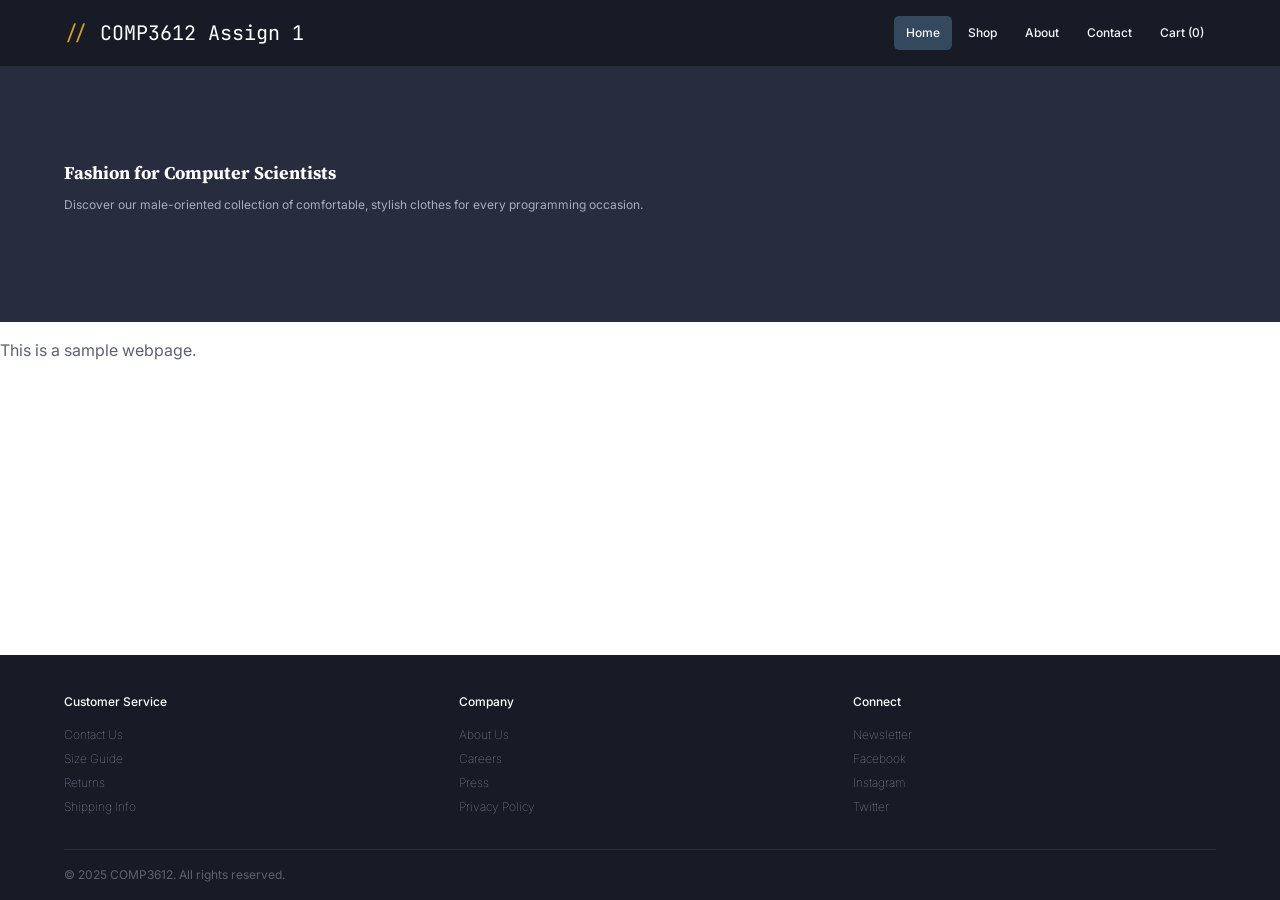
==== index.html @ 0a79994b "progress on home-banner" ====
<!DOCTYPE html>
<html lang="en">  

<head>
    <meta charset="utf-8">
    <meta name="viewport" content="width=device-width, initial-scale=1.0">
    <title>Fashion for Computer Scientists</title>

    <!-- Google Fonts -->
    <link rel="preconnect" href="https://fonts.googleapis.com">
    <link rel="preconnect" href="https://fonts.gstatic.com" crossorigin>
    <link href="https://fonts.googleapis.com/css2?family=Inter:wght@400;500;600&family=JetBrains+Mono&family=Source+Serif+4:wght@600&display=swap" rel="stylesheet">

    <link rel="stylesheet" href="styles.css">
</head>

<body>
    <header class="site-header">
        <div class = "container">
            <p class="logo"><span class="logo-slashes">// </span>COMP3612 Assign 1</p>
            <nav class="site-nav">
                <ul>
                    <li><a href="index.html" aria-current="page">Home</a></li>
                    <li><a href="#">Shop</a></li>
                    <li><a href="about.html">About</a></li>
                    <li><a href="#">Contact</a></li>
                    <li><a href="#">Cart (0)</a></li>
                </ul>
            </nav>
        </div>
    </header>
    
    <main>
        <section class="home-banner">   
            <div class="container">
                <div class="home-banner-content">           <!-- narrow text column -->
                    <h1>Fashion for Computer Scientists</h1>
                    <p>Discover our male-oriented collection of comfortable, stylish clothes for every programming occasion.</p>
                </div>
            </div>
        </section>

        <p>This is a sample webpage.</p>
    </main>

    <footer class="site-footer">
        <div class="container">
            <div class="footer-columns">
                <section class="footer-column">
                    <h2>Customer Service</h2>
                    <ul>
                        <li><a href="#">Contact Us</a></li>
                        <li><a href="#">Size Guide</a></li>
                        <li><a href="#">Returns</a></li>
                        <li><a href="#">Shipping Info</a></li>
                    </ul>
                </section>

                <section class="footer-column">
                    <h2>Company</h2>
                    <ul>
                        <li><a href="#">About Us</a></li>
                        <li><a href="#">Careers</a></li>
                        <li><a href="#">Press</a></li>
                        <li><a href="#">Privacy Policy</a></li>
                    </ul>
                </section>

                <section class="footer-column">
                    <h2>Connect</h2>
                    <ul>
                        <li><a href="#">Newsletter</a></li>
                        <li><a href="#">Facebook</a></li>
                        <li><a href="#">Instagram</a></li>
                        <li><a href="#">Twitter</a></li>
                    </ul>
                </section>
            </div>

            <p class = "copyright">
                &copy; 2025 COMP3612. All rights reserved.
            </p>
        </div>
    </footer>
</body>

</html>
---- styles.css ----
/* Google Fonts: https://fonts.google.com (Inter, JetBrains Mono, Source Serif 4) */

:root {
    --blue-black: #11111A;
    --darkest-blue: #171B26;
    --dark-blue: #272D3F;
    --medium-blue: #2B3040;
    --lighter-blue: #34495E;
    --blue-gray: #A7ACC1;
    --medium-gray: #5D626E;
    --lightest-gray: #F3F4F7;
    --white: #FFFFFF;
    --emphasis-yellow: #D6A419;
    --complimentary-green: #206557;
}

*, *::before, *::after {
    box-sizing: border-box;
}

body {
    margin: 0;
    font-family: "Inter", Arial, sans-serif;
    line-height: 1.5;
    color: var(--medium-gray);

    display: grid;
    grid-template-rows: auto 1fr auto;   /* 1fr will make main content fill available space */
    min-height: 100vh;                   /* makes the bodyat least the full window height */
}

h1, h2 {
     margin: 0;
    font-family: "Source Serif 4", Georgia, "Times New Roman", serif;
    line-height: 1.2;
}

h3 {
    margin: 0;
}

ul {
    list-style: none; margin: 0; padding: 0;
}

a {
    text-decoration: none;
}

.container {
    max-width: 1200px;
    margin: 0 auto;
    padding: 0 1.5rem;
}

/* Header styles */
.site-header {
    background-color: var(--darkest-blue);
}

.site-header .container {
    display: flex;
    align-items: center;
    justify-content: space-between;    /* separates elements inside container */
    
    padding-top: 1rem;
    padding-bottom: 1rem;
}

.logo {
    margin: 0;
    font-family: "JetBrains Mono", "Courier New", monospace;
    font-size: 1.25rem;
    color: var(--white);
}

.logo-slashes {
    color: var(--emphasis-yellow);
}

.site-nav ul {
    display: flex;
    gap: 0.25rem;                    /* space between nav links */
}

.site-nav a {
    display: block;                  /* to help with padding and border radius */
    padding: 0.5rem .75rem;
    font-size: 0.75rem;
    font-weight: 500;
    color: var(--lightest-gray);
    border-radius: 5px;
}

.site-nav a[aria-current="page"] {
    background-color: var(--lighter-blue);
}

.site-nav a:hover {
    background-color: var(--emphasis-yellow);
}

/* Home banner styles */
.home-banner {
    background-color: var(--dark-blue);
    color: var(--blue-gray);
    font-size: 0.75rem;
    padding: 6rem 0;
}

.home-banner h1 {
    color: var(--white);
}

/* Footer styles */
.site-footer {
    background-color: var(--darkest-blue);
    color: var(--medium-gray);
    padding: 2.5rem 0 1.0rem;
}

.footer-columns {
    display: grid;
    grid-template-columns: repeat(3, 1fr);
    gap: 2rem;
}

.footer-column h2 {
    font-family: "Inter", Arial, sans-serif;
    font-size: .75rem;
    font-weight: 500;
    color: var(--white);
    margin-bottom: .75rem;
}

.footer-column a {
    font-size: .75rem;
    font-weight: 100;
    color: var(--blue-gray);
}

.footer-column a:hover {
    color: var(--emphasis-yellow);
}

.copyright {
    border-top: 1px solid var(--medium-blue);
    font-size: .75rem;
    color: var(--medium-gray);
    margin: 2rem 0 0;
    padding-top: 1rem;
}
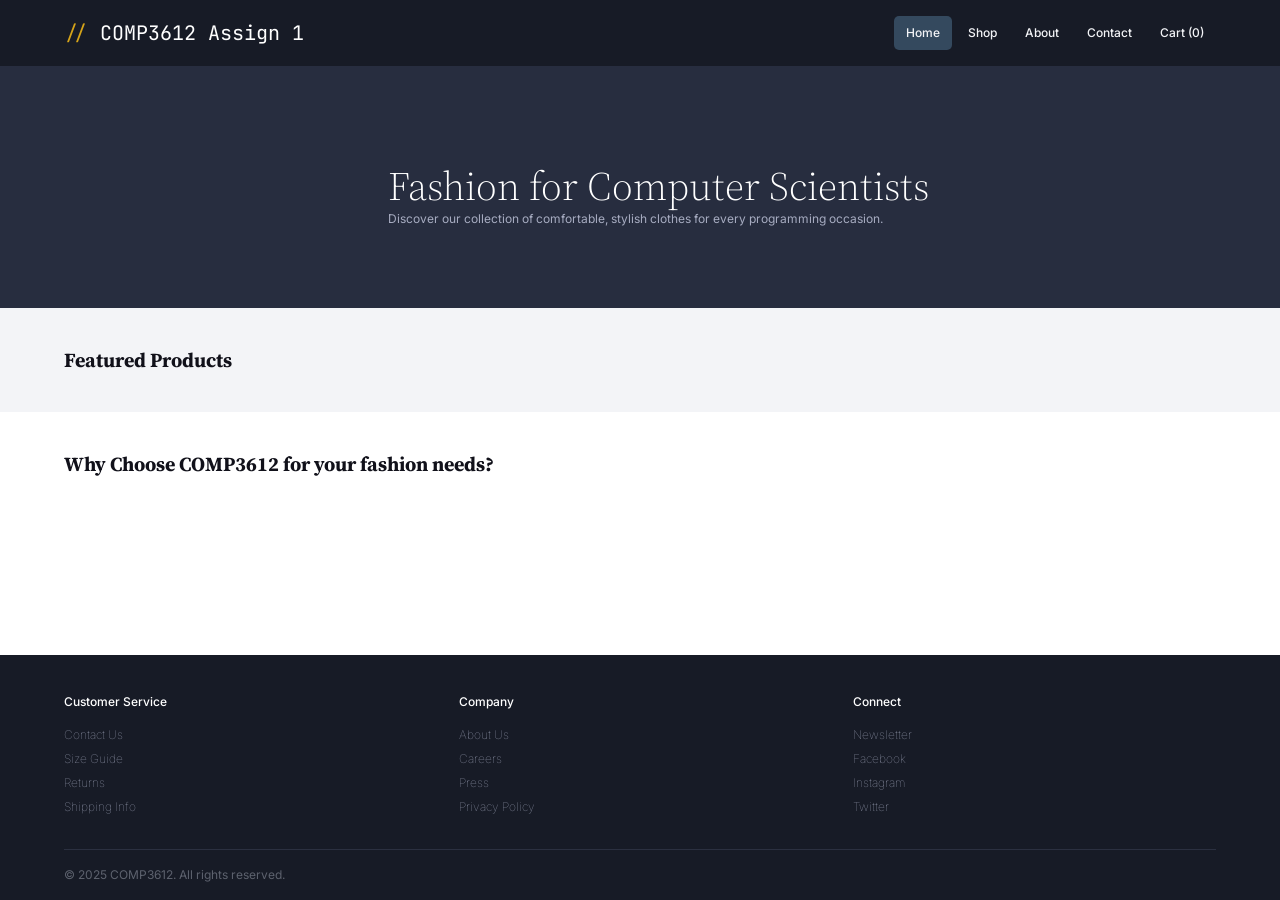
==== commit 3b775333: "more progress on home page" ====
--- a/index.html
+++ b/index.html
@@ -35,12 +35,26 @@
             <div class="container">
                 <div class="home-banner-content">           <!-- narrow text column -->
                     <h1>Fashion for Computer Scientists</h1>
-                    <p>Discover our male-oriented collection of comfortable, stylish clothes for every programming occasion.</p>
+                    <p>Discover our collection of comfortable, stylish clothes for every programming occasion.</p>
                 </div>
             </div>
         </section>
 
-        <p>This is a sample webpage.</p>
+        <section class="feature-products">
+            <div class="container">
+                <h2>Featured Products</h2>
+                <ul class="product-list">
+                    <li>
+                    </li>
+                </ul>
+            </div>    
+        </section>
+
+        <section class="why-us">
+            <div class="container">
+                <h2>Why Choose COMP3612 for your fashion needs?</h2>
+            </div>
+        </section>
     </main>
 
     <footer class="site-footer">
--- a/styles.css
+++ b/styles.css
@@ -53,7 +53,7 @@
     padding: 0 1.5rem;
 }
 
-/* Header styles */
+/* ----Header styles------------------------------------------------------------------------------------------------ */
 .site-header {
     background-color: var(--darkest-blue);
 }
@@ -100,19 +100,51 @@
     background-color: var(--emphasis-yellow);
 }
 
-/* Home banner styles */
+/* ----Home banner styles------------------------------------------------------------------------------------------- */
 .home-banner {
     background-color: var(--dark-blue);
-    color: var(--blue-gray);
-    font-size: 0.75rem;
-    padding: 6rem 0;
+    padding: 6rem 0 3rem 6rem;      /* top right bottom left */
 }
 
-.home-banner h1 {
+.home-banner-content {
+    max-width: 600px;
+    margin: 0 auto;           /* sets top/bottom to 0 and splits left/right evenly to center*/
+}
+
+.home-banner-content h1 {
+    font-size: 2.5rem;
+    font-weight: 300;
     color: var(--white);
 }
 
-/* Footer styles */
+.home-banner-content p {
+    font-size: 0.75rem;
+    color: var(--blue-gray);
+    margin: 0 0 2rem;         /* top right/left bottom */
+}
+
+/* ----Feature product styles--------------------------------------------------------------------------------------- */
+.feature-products {
+    background-color: var(--lightest-gray);
+    padding: 2.5rem 0;
+}
+
+.feature-products h2 {
+    font-size: 1.25rem;
+    color: var(--blue-black);
+}
+
+/* ----Why us styles--------------------------------------------------------------------------------------- */
+.why-us {
+    padding: 2.5rem 0;
+}
+
+.why-us h2 {
+    font-size: 1.25rem;
+    color: var(--blue-black);
+}
+
+/* ----Footer styles------------------------------------------------------------------------------------------------ */
 .site-footer {
     background-color: var(--darkest-blue);
     color: var(--medium-gray);
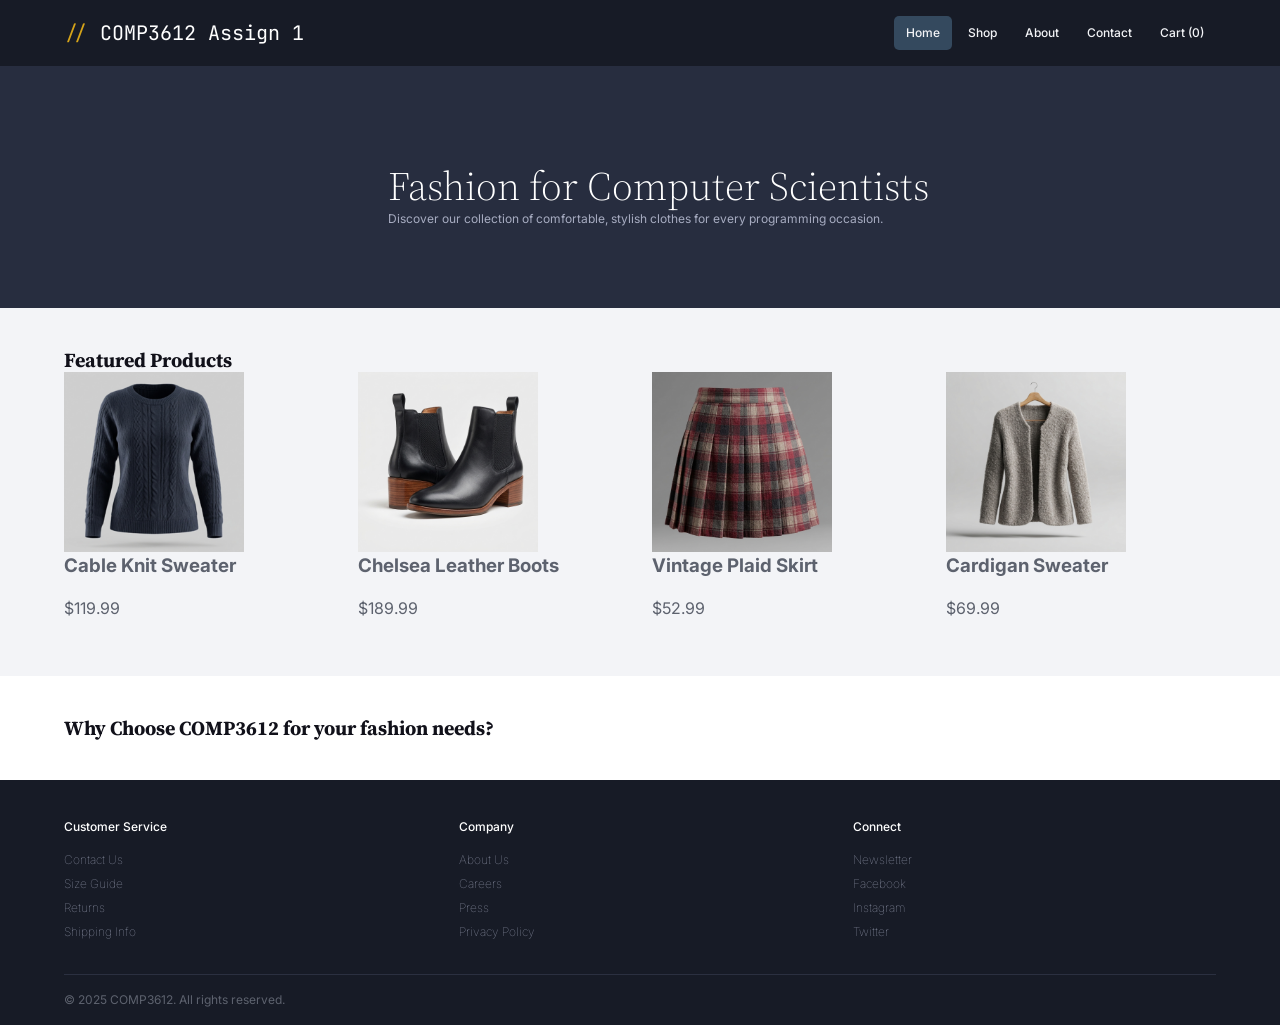
==== commit 392d889b: "work done on featured-prod section" ====
--- a/index.html
+++ b/index.html
@@ -12,6 +12,22 @@
     <link href="https://fonts.googleapis.com/css2?family=Inter:wght@400;500;600&family=JetBrains+Mono&family=Source+Serif+4:wght@600&display=swap" rel="stylesheet">
 
     <link rel="stylesheet" href="styles.css">
+
+    <!-- 
+    IMAGE ATTRIBUTIONS & CITATIONS
+    -------------------------------------------------------------------------------------------------------------------
+    All product images in this project were generated using Google Gemini AI (October 2026) using the provided
+    assignment images, and the following prompt: 
+        "Can you create a female clothing article equivalent image to the one I've provided? Your created image should
+         be the same size and color scheme, with the same category of clothing (ex. sweater should stay a sweater,
+         shoes should stay shoes, etc.). But, the product should be updated to what would be sold in the female
+         category of the store."
+
+    1. 003-small-front.png  -> sweater
+    2. 008-small-front.png  -> shoes
+    3. 011-small-front.png  -> skirt
+    4. 009-small-front.png  -> cardigan
+    -->
 </head>
 
 <body>
@@ -44,7 +60,52 @@
             <div class="container">
                 <h2>Featured Products</h2>
                 <ul class="product-list">
+                    <!-- Sweater -->
                     <li>
+                        <article class="product-card"
+                            <figure>
+                                <img src="images/003-small-front.png" alt="Navy cable knit sweater">
+                            </figure>
+                            <div class="product-info">
+                                <h3>Cable Knit Sweater</h3>
+                                <p class="product-price">$119.99</p>
+                        </article>
+                    </li>
+
+                    <!-- Shoes -->
+                    <li>
+                        <article class="product-card"
+                            <figure>
+                                <img src="images/008-small-front.png" alt="Black Boots">
+                            </figure>
+                            <div class="product-info">
+                                <h3>Chelsea Leather Boots</h3>
+                                <p class="product-price">$189.99</p>
+                        </article>
+                    </li>
+
+                    <!-- Skirt -->
+                    <li>
+                        <article class="product-card"
+                            <figure>
+                                <img src="images/011-small-front.png" alt="Plaid Pleated Skirt">
+                            </figure>
+                            <div class="product-info">
+                                <h3>Vintage Plaid Skirt</h3>
+                                <p class="product-price">$52.99</p>
+                        </article>
+                    </li>
+
+                    <!-- Cardigan -->
+                    <li>
+                        <article class="product-card"
+                            <figure>
+                                <img src="images/009-small-front.png" alt="Beige Cardigan">
+                            </figure>
+                            <div class="product-info">
+                                <h3>Cardigan Sweater</h3>
+                                <p class="product-price">$69.99</p>
+                        </article>
                     </li>
                 </ul>
             </div>    
--- a/styles.css
+++ b/styles.css
@@ -134,6 +134,18 @@
     color: var(--blue-black);
 }
 
+.product-list {
+    display: grid;
+    grid-template-columns: repeat(4, 1fr);    /* 4 equal columns */
+    gap: 1.5rem;
+}
+
+.product-card img{
+    display: block;
+    width: 180px;
+    height: 180px;
+}
+
 /* ----Why us styles--------------------------------------------------------------------------------------- */
 .why-us {
     padding: 2.5rem 0;
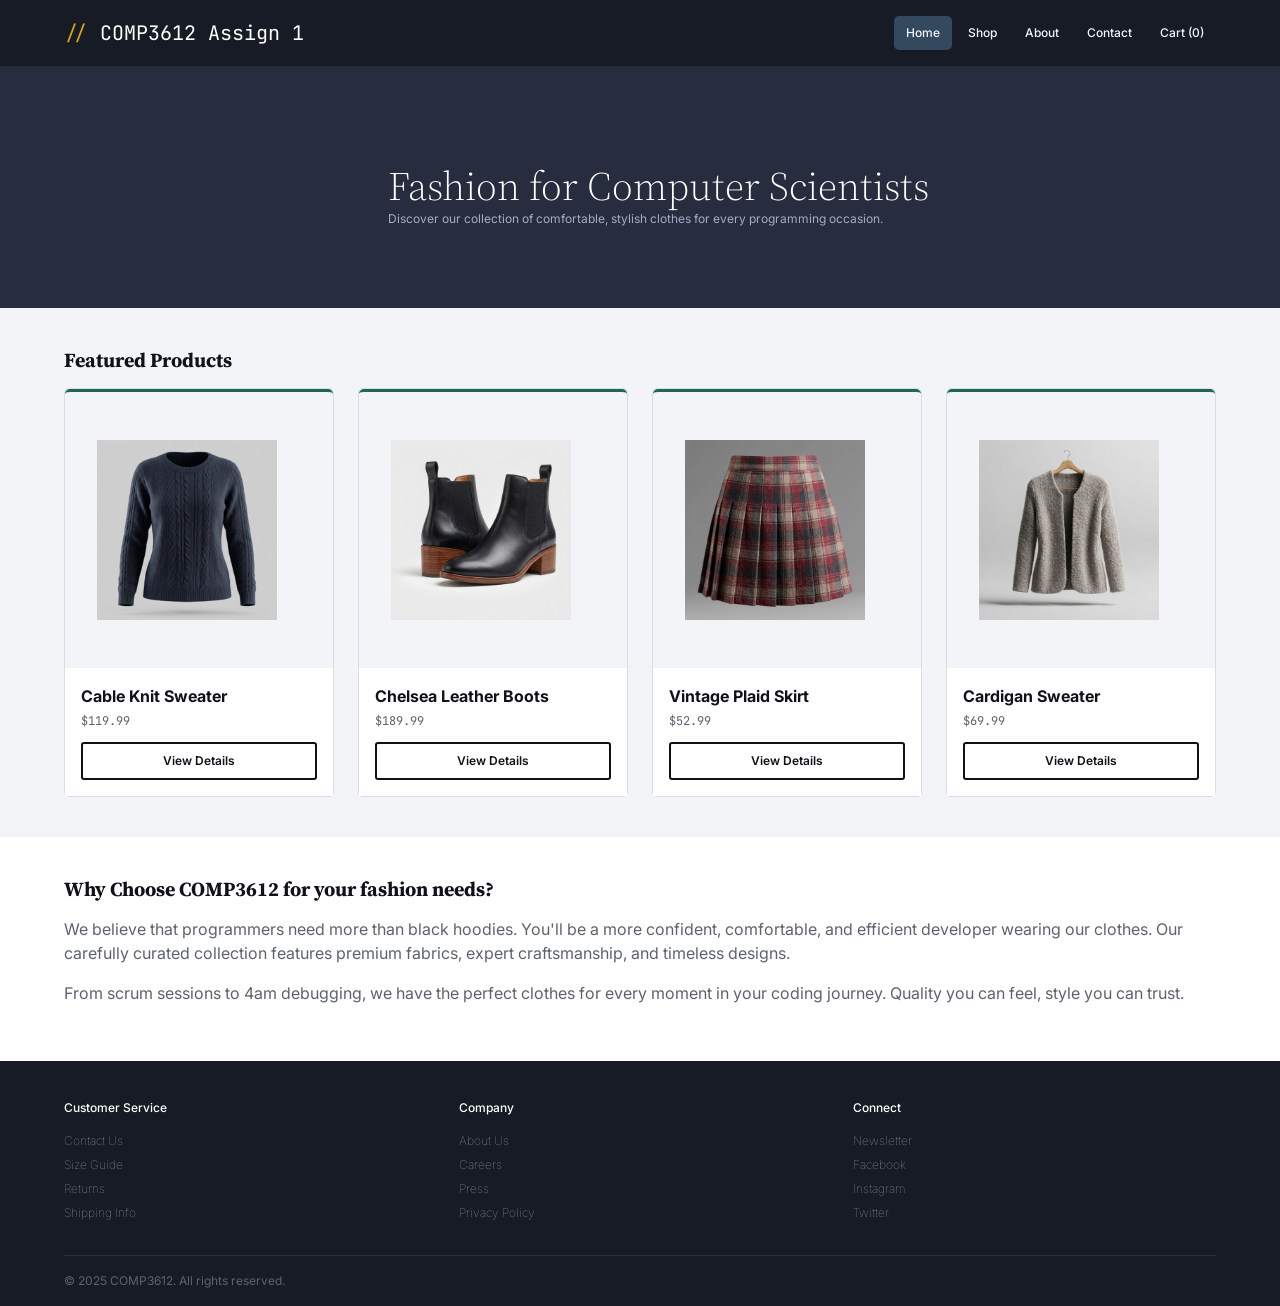
==== commit 9e00a95a: "progress on home page styling" ====
--- a/index.html
+++ b/index.html
@@ -62,49 +62,53 @@
                 <ul class="product-list">
                     <!-- Sweater -->
                     <li>
-                        <article class="product-card"
+                        <article class="product-card">
                             <figure>
                                 <img src="images/003-small-front.png" alt="Navy cable knit sweater">
                             </figure>
                             <div class="product-info">
                                 <h3>Cable Knit Sweater</h3>
                                 <p class="product-price">$119.99</p>
+                                <a class="details-button" href="product.html">View Details</a>
                         </article>
                     </li>
 
                     <!-- Shoes -->
                     <li>
-                        <article class="product-card"
+                        <article class="product-card">
                             <figure>
                                 <img src="images/008-small-front.png" alt="Black Boots">
                             </figure>
                             <div class="product-info">
                                 <h3>Chelsea Leather Boots</h3>
                                 <p class="product-price">$189.99</p>
+                                <a class="details-button" href="#">View Details</a>
                         </article>
                     </li>
 
                     <!-- Skirt -->
                     <li>
-                        <article class="product-card"
+                        <article class="product-card">
                             <figure>
                                 <img src="images/011-small-front.png" alt="Plaid Pleated Skirt">
                             </figure>
                             <div class="product-info">
                                 <h3>Vintage Plaid Skirt</h3>
                                 <p class="product-price">$52.99</p>
+                                <a class="details-button" href="#">View Details</a>
                         </article>
                     </li>
 
                     <!-- Cardigan -->
                     <li>
-                        <article class="product-card"
+                        <article class="product-card">
                             <figure>
                                 <img src="images/009-small-front.png" alt="Beige Cardigan">
                             </figure>
                             <div class="product-info">
                                 <h3>Cardigan Sweater</h3>
                                 <p class="product-price">$69.99</p>
+                                <a class="details-button" href="#">View Details</a>
                         </article>
                     </li>
                 </ul>
@@ -114,6 +118,8 @@
         <section class="why-us">
             <div class="container">
                 <h2>Why Choose COMP3612 for your fashion needs?</h2>
+                <p>We believe that programmers need more than black hoodies. You'll be a more confident, comfortable, and efficient developer wearing our clothes. Our carefully curated collection features premium fabrics, expert craftsmanship, and timeless designs.</p>
+                <p>From scrum sessions to 4am debugging, we have the perfect clothes for every moment in your coding journey. Quality you can feel, style you can trust.</p>
             </div>
         </section>
     </main>
--- a/styles.css
+++ b/styles.css
@@ -8,6 +8,7 @@
     --lighter-blue: #34495E;
     --blue-gray: #A7ACC1;
     --medium-gray: #5D626E;
+    --light-gray: #DADDE3;
     --lightest-gray: #F3F4F7;
     --white: #FFFFFF;
     --emphasis-yellow: #D6A419;
@@ -132,6 +133,7 @@
 .feature-products h2 {
     font-size: 1.25rem;
     color: var(--blue-black);
+    margin-bottom: 1rem;
 }
 
 .product-list {
@@ -140,12 +142,67 @@
     gap: 1.5rem;
 }
 
+.product-card {
+    border: 1px solid var(--light-gray);
+    border-radius: 5px;
+}
+
+.product-card:hover {
+    border: 1px solid var(--blue-black);
+    border-radius: 5px;
+}
+
+.product-card figure {
+    border-top: 3px solid var(--complimentary-green);
+    border-radius: 5px;
+    margin: 0;
+    padding: 3rem 2rem;
+}
+
+.product-card figure:hover {
+    border-top: 3px solid var(--emphasis-yellow);
+    border-radius: 5px;
+}
+
 .product-card img{
     display: block;
     width: 180px;
     height: 180px;
 }
 
+.product-info {
+    padding: 1rem;
+    background-color: var(--white);
+}
+
+.product-info h3 {
+    font-size: 1rem;
+    color: var(--blue-black);
+}
+
+.product-price {
+    font-family: "JetBrains Mono", "Courier New", monospace;
+    font-size: 0.75rem;
+    color: var(--medium-gray);
+    margin: 0.25rem 0 0.75rem;
+}
+
+.details-button {
+    display: block;
+    color: var(--blue-black);
+    font-size: 0.75rem;
+    font-weight: 600;
+    text-align: center;
+    padding: 0.5rem;
+    border: 2px solid var(--blue-black);
+    border-radius: 3px;
+}
+
+.product-card:hover .details-button {
+    background-color: var(--blue-black);
+    color: var(--white);
+}
+
 /* ----Why us styles--------------------------------------------------------------------------------------- */
 .why-us {
     padding: 2.5rem 0;
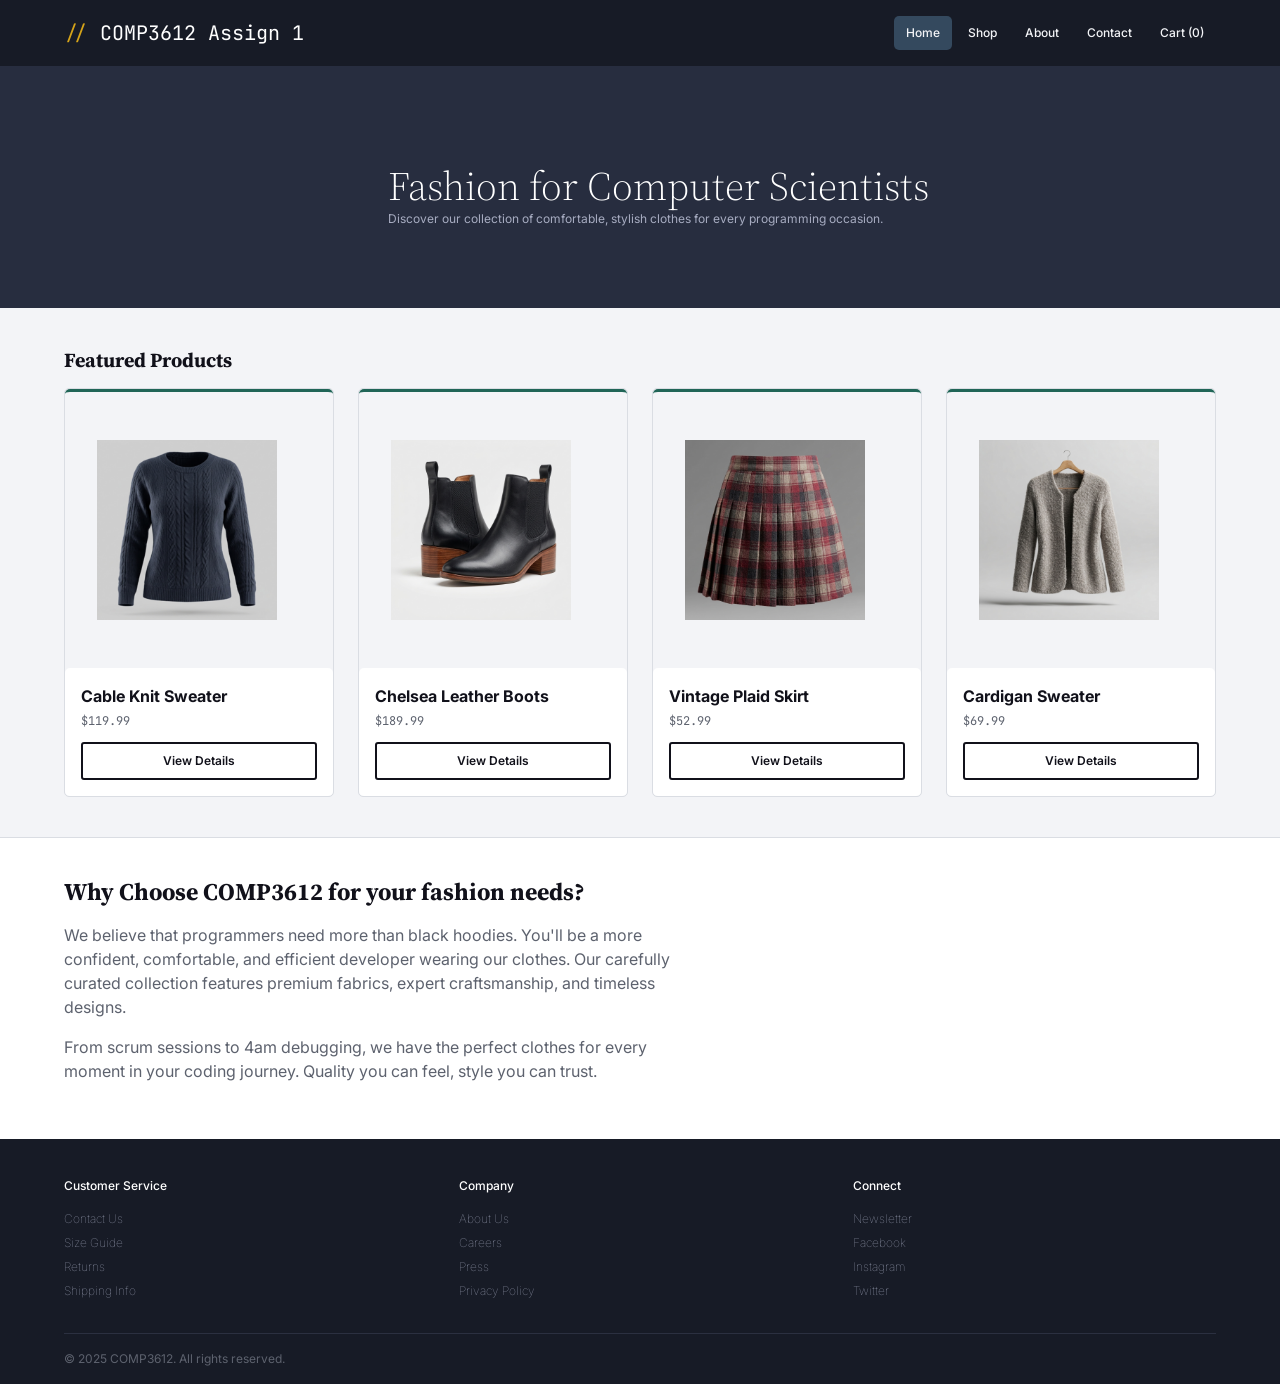
==== commit 23091f39: "done(?) home page" ====
--- a/index.html
+++ b/index.html
@@ -31,6 +31,9 @@
 </head>
 
 <body>
+
+
+    
     <header class="site-header">
         <div class = "container">
             <p class="logo"><span class="logo-slashes">// </span>COMP3612 Assign 1</p>
--- a/styles.css
+++ b/styles.css
@@ -173,6 +173,7 @@
 .product-info {
     padding: 1rem;
     background-color: var(--white);
+    border-radius: 5px;
 }
 
 .product-info h3 {
@@ -206,11 +207,18 @@
 /* ----Why us styles--------------------------------------------------------------------------------------- */
 .why-us {
     padding: 2.5rem 0;
+    border-top:1px solid var(--light-gray);
 }
 
 .why-us h2 {
-    font-size: 1.25rem;
-    color: var(--blue-black);
+    font-size: 1.5rem;
+    color: var(--blue-black);
+    margin-bottom: 1rem;
+}
+
+.why-us p {
+    max-width: 40rem;
+    margin: 0 0 1rem;
 }
 
 /* ----Footer styles------------------------------------------------------------------------------------------------ */
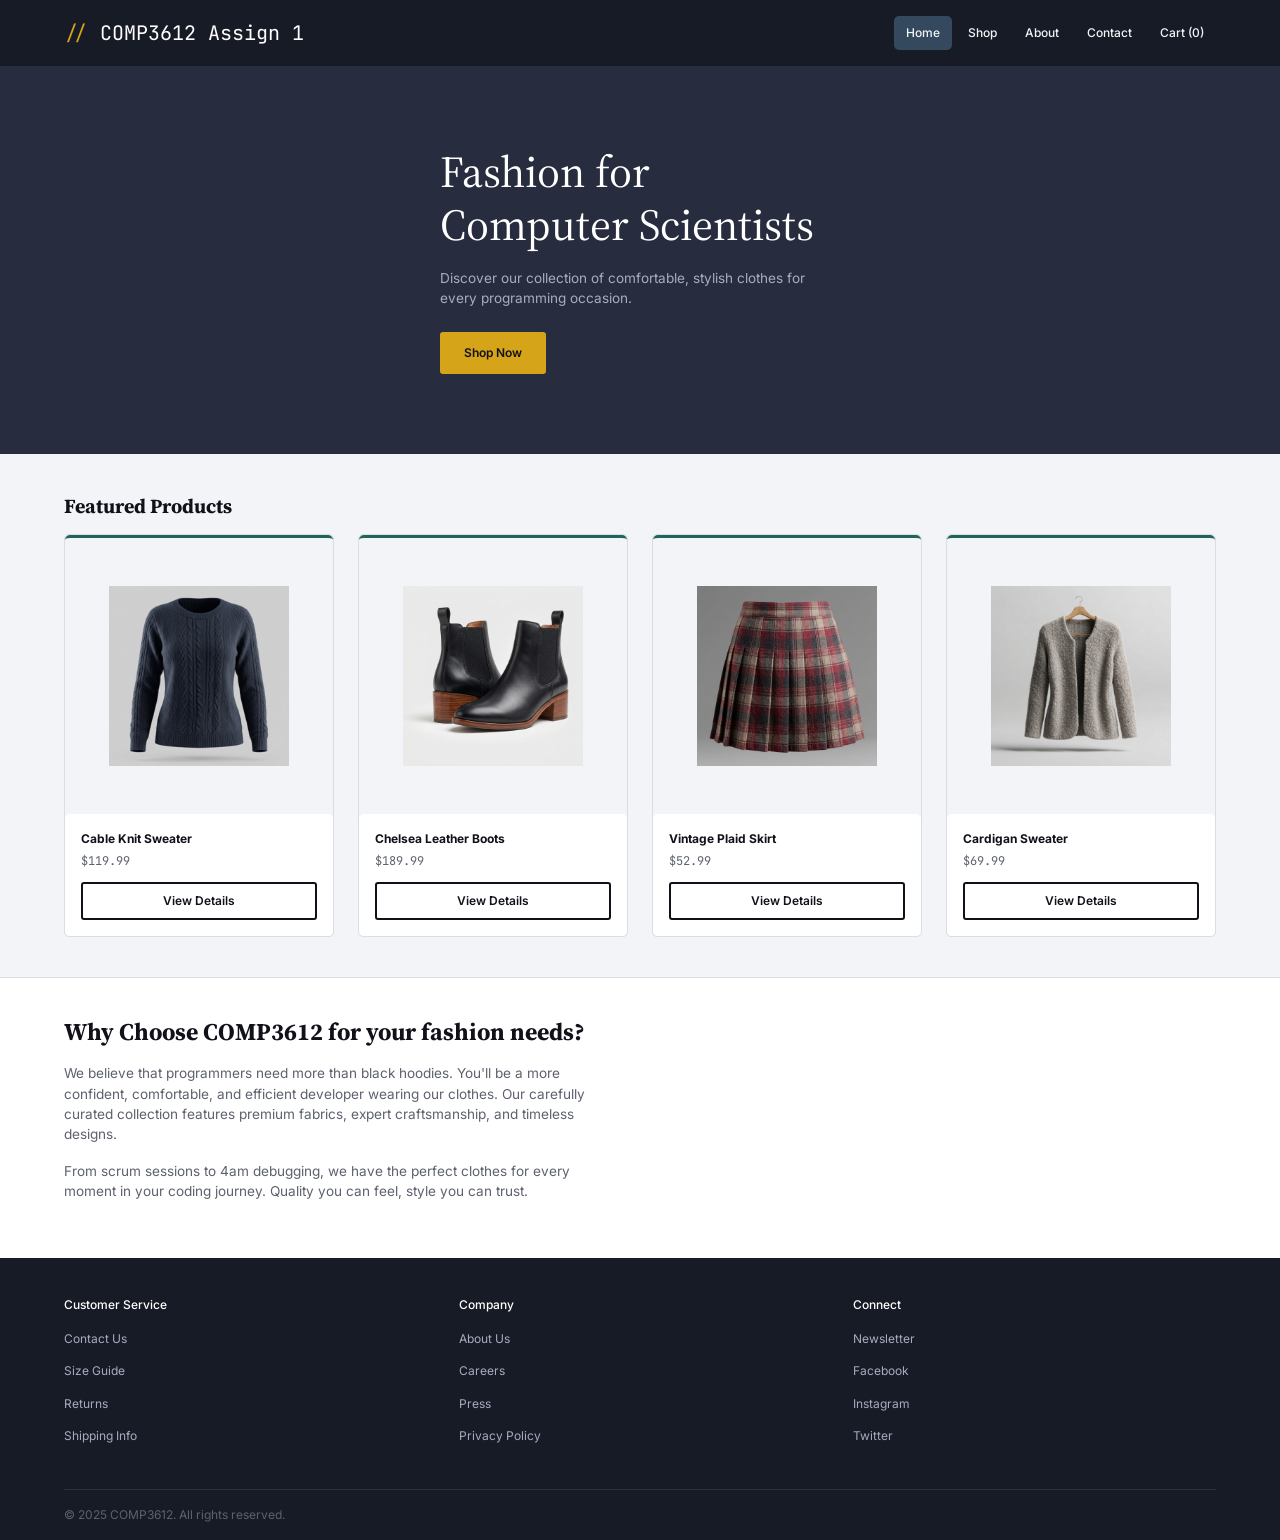
==== commit bdd163bc: "forgot shop button and fixed width issues" ====
--- a/index.html
+++ b/index.html
@@ -9,7 +9,7 @@
     <!-- Google Fonts -->
     <link rel="preconnect" href="https://fonts.googleapis.com">
     <link rel="preconnect" href="https://fonts.gstatic.com" crossorigin>
-    <link href="https://fonts.googleapis.com/css2?family=Inter:wght@400;500;600&family=JetBrains+Mono&family=Source+Serif+4:wght@600&display=swap" rel="stylesheet">
+    <link href="https://fonts.googleapis.com/css2?family=Inter:wght@400;500;600&family=JetBrains+Mono&family=Source+Serif+4:wght@400;600&display=swap" rel="stylesheet">
 
     <link rel="stylesheet" href="styles.css">
 
@@ -55,6 +55,7 @@
                 <div class="home-banner-content">           <!-- narrow text column -->
                     <h1>Fashion for Computer Scientists</h1>
                     <p>Discover our collection of comfortable, stylish clothes for every programming occasion.</p>
+                    <a class="shop-button" href="#">Shop Now</a>
                 </div>
             </div>
         </section>
@@ -73,6 +74,7 @@
                                 <h3>Cable Knit Sweater</h3>
                                 <p class="product-price">$119.99</p>
                                 <a class="details-button" href="product.html">View Details</a>
+                            </div>
                         </article>
                     </li>
 
@@ -86,6 +88,7 @@
                                 <h3>Chelsea Leather Boots</h3>
                                 <p class="product-price">$189.99</p>
                                 <a class="details-button" href="#">View Details</a>
+                            </div>
                         </article>
                     </li>
 
@@ -99,6 +102,7 @@
                                 <h3>Vintage Plaid Skirt</h3>
                                 <p class="product-price">$52.99</p>
                                 <a class="details-button" href="#">View Details</a>
+                            </div>
                         </article>
                     </li>
 
@@ -112,6 +116,7 @@
                                 <h3>Cardigan Sweater</h3>
                                 <p class="product-price">$69.99</p>
                                 <a class="details-button" href="#">View Details</a>
+                            </div>
                         </article>
                     </li>
                 </ul>
--- a/styles.css
+++ b/styles.css
@@ -22,16 +22,18 @@
 body {
     margin: 0;
     font-family: "Inter", Arial, sans-serif;
+    font-size: 0.85rem;
     line-height: 1.5;
     color: var(--medium-gray);
 
     display: grid;
+    grid-template-columns: 100%;  /* ensures the columns don't get wider than the page */
     grid-template-rows: auto 1fr auto;   /* 1fr will make main content fill available space */
     min-height: 100vh;                   /* makes the bodyat least the full window height */
 }
 
 h1, h2 {
-     margin: 0;
+    margin: 0;
     font-family: "Source Serif 4", Georgia, "Times New Roman", serif;
     line-height: 1.2;
 }
@@ -103,25 +105,42 @@
 
 /* ----Home banner styles------------------------------------------------------------------------------------------- */
 .home-banner {
+    position: relative;
+    overflow: hidden;
     background-color: var(--dark-blue);
-    padding: 6rem 0 3rem 6rem;      /* top right bottom left */
+    padding: 5rem 0;      /* top/bottom left/right */
 }
 
 .home-banner-content {
-    max-width: 600px;
+    position: relative;
+    max-width: 25rem;
     margin: 0 auto;           /* sets top/bottom to 0 and splits left/right evenly to center*/
 }
 
 .home-banner-content h1 {
-    font-size: 2.5rem;
-    font-weight: 300;
+    font-size: 2.75rem;
+    font-weight: 400;
     color: var(--white);
 }
 
 .home-banner-content p {
-    font-size: 0.75rem;
+    font-size: 0.85rem;
     color: var(--blue-gray);
-    margin: 0 0 2rem;         /* top right/left bottom */
+    margin: 1rem 0 1.5rem;         /* top right/left bottom */
+}
+
+.shop-button {
+    font-size: 0.75rem;
+    font-weight: 600;
+    color: var(--blue-black);
+    display: inline-block;
+    background-color: var(--emphasis-yellow);
+    padding: 0.75rem 1.5rem;
+    border-radius: 3px;
+}
+
+.shop-button:hover {
+    background-color: var(--white);
 }
 
 /* ----Feature product styles--------------------------------------------------------------------------------------- */
@@ -154,20 +173,22 @@
 
 .product-card figure {
     border-top: 3px solid var(--complimentary-green);
-    border-radius: 5px;
-    margin: 0;
-    padding: 3rem 2rem;
-}
-
-.product-card figure:hover {
-    border-top: 3px solid var(--emphasis-yellow);
+    margin: 0;
+    padding: 3rem 1.75rem;
+    border-radius: 5px;
+}
+
+.product-card:hover figure {
+    border-top-color: var(--emphasis-yellow);
     border-radius: 5px;
 }
 
 .product-card img{
     display: block;
-    width: 180px;
-    height: 180px;
+    width: 100%;
+    max-width: 180px;
+    height: auto;
+    margin: 0 auto;
 }
 
 .product-info {
@@ -177,7 +198,7 @@
 }
 
 .product-info h3 {
-    font-size: 1rem;
+    font-size: 0.75rem;
     color: var(--blue-black);
 }
 
@@ -217,7 +238,7 @@
 }
 
 .why-us p {
-    max-width: 40rem;
+    max-width: 35rem;
     margin: 0 0 1rem;
 }
 
@@ -239,12 +260,15 @@
     font-size: .75rem;
     font-weight: 500;
     color: var(--white);
-    margin-bottom: .75rem;
+    margin-bottom: 1rem;
+}
+
+.footer-column li {
+    margin-bottom: 0.75rem;
 }
 
 .footer-column a {
-    font-size: .75rem;
-    font-weight: 100;
+    font-size: 0.75rem;
     color: var(--blue-gray);
 }
 
@@ -258,4 +282,29 @@
     color: var(--medium-gray);
     margin: 2rem 0 0;
     padding-top: 1rem;
+}
+
+/* ----Media queries------------------------------------------------------------------------------------------------ */
+@media (max-width: 900px) {
+    .product-list {
+        grid-template-columns: repeat(2, 1fr);
+        max-width: 31.5rem;    /* two 15rem cards + 1.5rem gap */
+        margin: 0 auto;
+    }
+}
+
+@media (max-width: 600px) {
+    .product-list {
+        grid-template-columns: 1fr;
+        max-width: 15rem;      /* one 15rem card */
+    }
+
+    .footer-columns {
+        grid-template-columns: 1fr;
+    }
+
+    .site-header .container {
+        flex-direction: column;
+        gap: 0.75rem;
+    }
 }
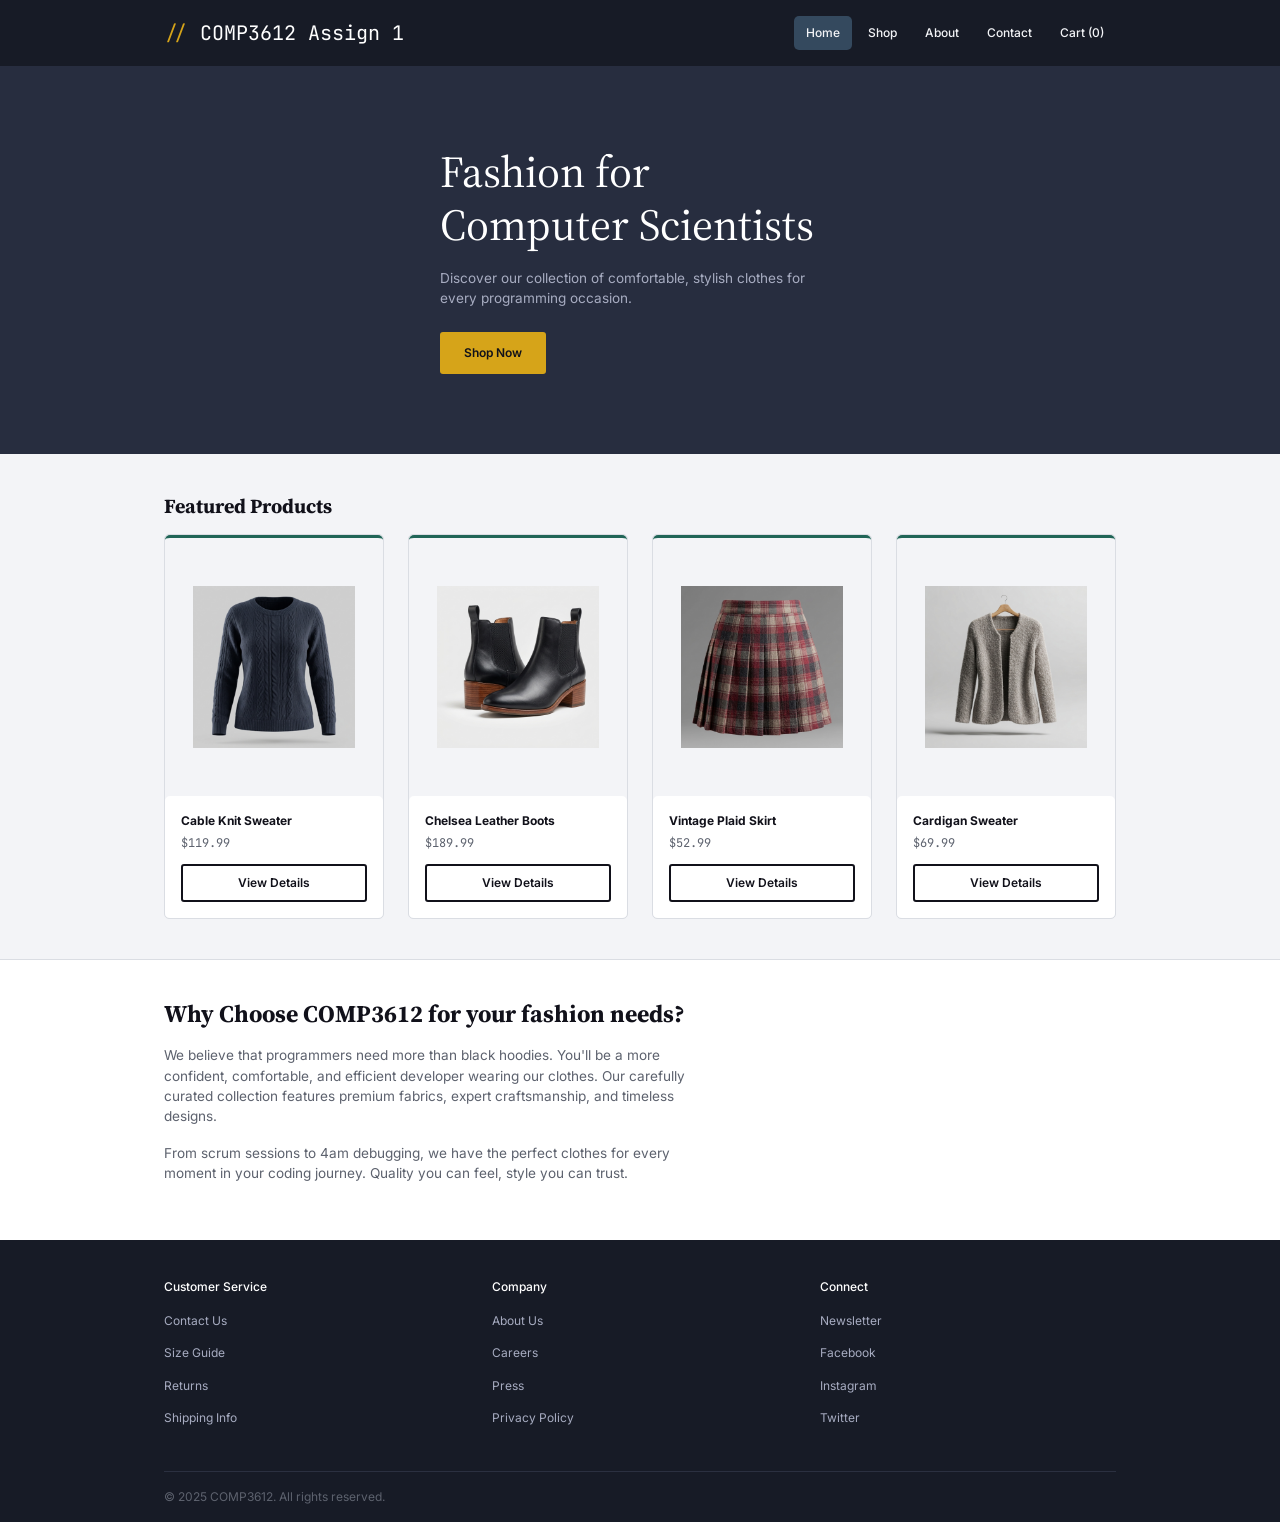
==== commit d3073ff0: "working on about page" ====
--- a/index.html
+++ b/index.html
@@ -31,9 +31,6 @@
 </head>
 
 <body>
-
-
-    
     <header class="site-header">
         <div class = "container">
             <p class="logo"><span class="logo-slashes">// </span>COMP3612 Assign 1</p>
--- a/styles.css
+++ b/styles.css
@@ -51,7 +51,7 @@
 }
 
 .container {
-    max-width: 1200px;
+    max-width: 1000px;
     margin: 0 auto;
     padding: 0 1.5rem;
 }
@@ -103,6 +103,48 @@
     background-color: var(--emphasis-yellow);
 }
 
+/* ----Footer styles------------------------------------------------------------------------------------------------ */
+.site-footer {
+    background-color: var(--darkest-blue);
+    color: var(--medium-gray);
+    padding: 2.5rem 0 1.0rem;
+}
+
+.footer-columns {
+    display: grid;
+    grid-template-columns: repeat(3, 1fr);
+    gap: 2rem;
+}
+
+.footer-column h2 {
+    font-family: "Inter", Arial, sans-serif;
+    font-size: .75rem;
+    font-weight: 500;
+    color: var(--white);
+    margin-bottom: 1rem;
+}
+
+.footer-column li {
+    margin-bottom: 0.75rem;
+}
+
+.footer-column a {
+    font-size: 0.75rem;
+    color: var(--blue-gray);
+}
+
+.footer-column a:hover {
+    color: var(--emphasis-yellow);
+}
+
+.copyright {
+    border-top: 1px solid var(--medium-blue);
+    font-size: .75rem;
+    color: var(--medium-gray);
+    margin: 2rem 0 0;
+    padding-top: 1rem;
+}
+
 /* ----Home banner styles------------------------------------------------------------------------------------------- */
 .home-banner {
     position: relative;
@@ -242,46 +284,55 @@
     margin: 0 0 1rem;
 }
 
-/* ----Footer styles------------------------------------------------------------------------------------------------ */
-.site-footer {
-    background-color: var(--darkest-blue);
-    color: var(--medium-gray);
-    padding: 2.5rem 0 1.0rem;
-}
-
-.footer-columns {
+/* ----About banner styles------------------------------------------------------------------------------------------ */
+.about-banner {
+    position: relative;
+    background-color: var(--dark-blue);
+    padding: 3rem 0;
+}
+
+.about-banner-content{
+    max-width: 25rem;
+    margin: 0 auto;
+}
+
+.about-banner-content h1 {
+    font-size: 2rem;
+    font-weight: 400;
+    color: var(--white)
+}
+
+.about-banner-content p {
+    margin: 0.5rem 0 0;
+    color: var(--blue-gray);
+}
+
+* ----Our story styles----------------------------------------------------------------------------------------------- */
+.story-section {
+    padding: 2.5rem 0;
+    border-top: 1px solid var(--light-gray);
+    background-color: var(--lightest-gray);
+}
+
+.story-section h2 {
+    font-size: 1.25rem;
+    color: var(--blue-black);
+}
+
+.about-para {
+    padding: 2rem 0;
+}
+
+.story-layout {
     display: grid;
-    grid-template-columns: repeat(3, 1fr);
+    grid-template-columns: 1fr 1fr;
     gap: 2rem;
-}
-
-.footer-column h2 {
-    font-family: "Inter", Arial, sans-serif;
-    font-size: .75rem;
-    font-weight: 500;
-    color: var(--white);
-    margin-bottom: 1rem;
-}
-
-.footer-column li {
-    margin-bottom: 0.75rem;
-}
-
-.footer-column a {
-    font-size: 0.75rem;
-    color: var(--blue-gray);
-}
-
-.footer-column a:hover {
-    color: var(--emphasis-yellow);
-}
-
-.copyright {
-    border-top: 1px solid var(--medium-blue);
-    font-size: .75rem;
-    color: var(--medium-gray);
-    margin: 2rem 0 0;
-    padding-top: 1rem;
+    align-items: center;
+}
+
+.story-layout p {
+    font-size: 0.75rem;
+    margin: 0;
 }
 
 /* ----Media queries------------------------------------------------------------------------------------------------ */
